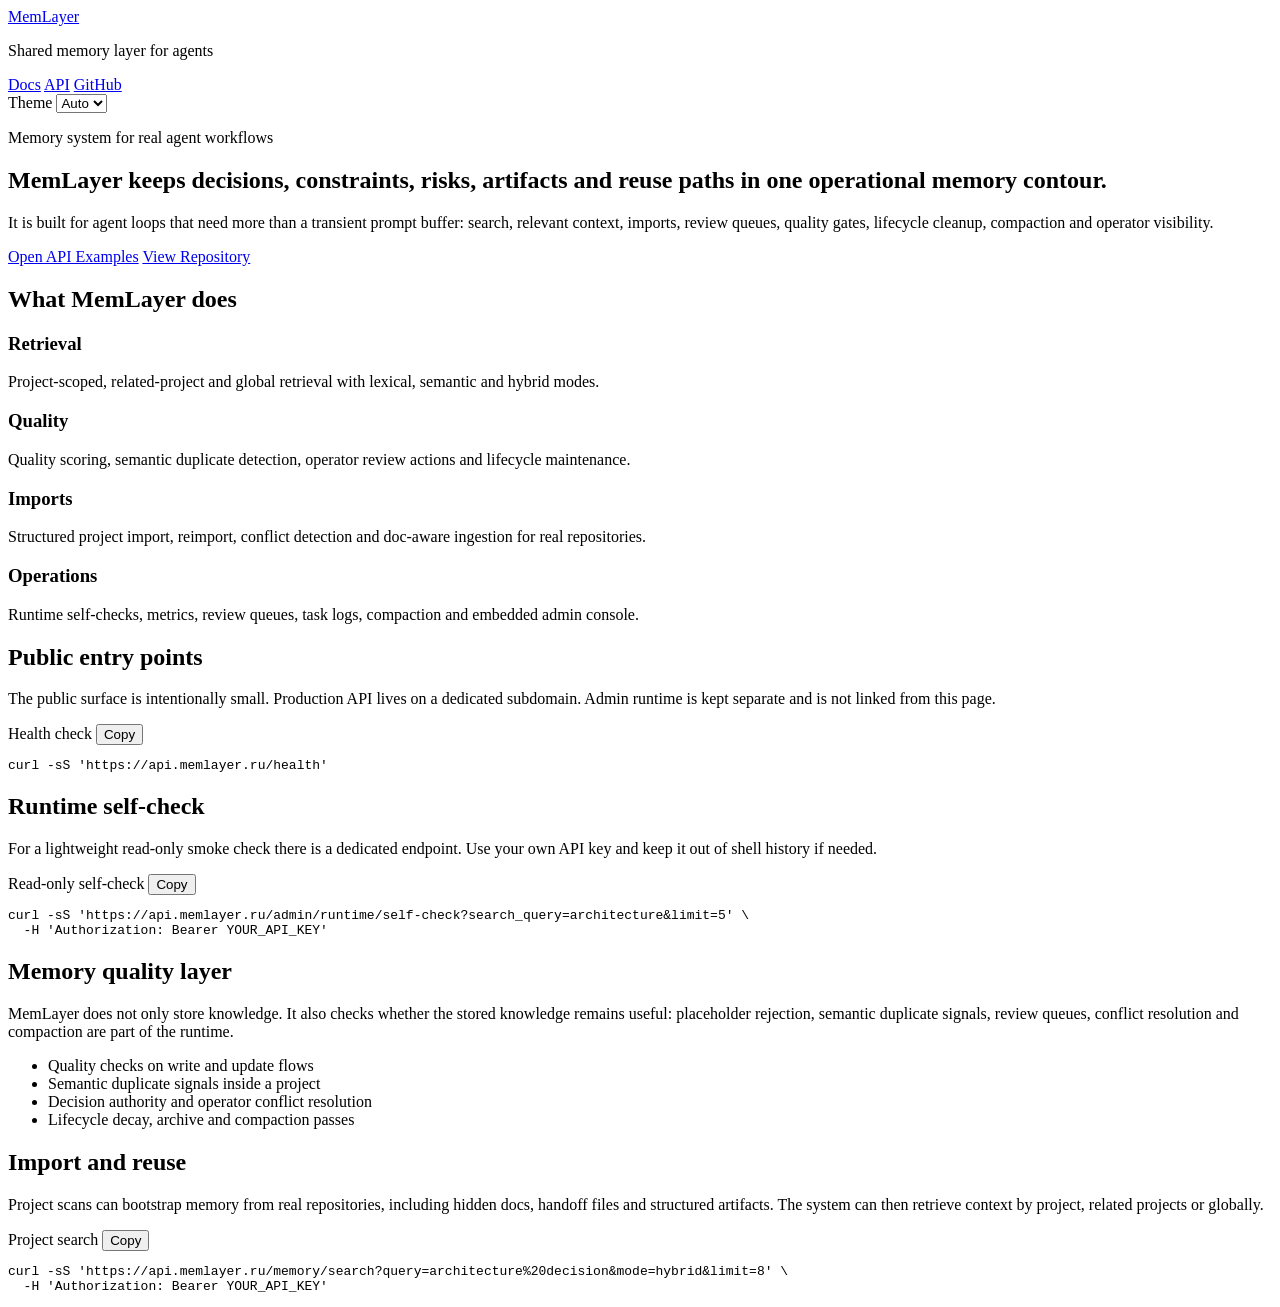
==== deploy/msk/site/index.html @ d1dbe510 "Add MemLayer public site" ====
<!DOCTYPE html>
<html lang="ru">
  <head>
    <meta charset="UTF-8" />
    <meta name="viewport" content="width=device-width, initial-scale=1.0" />
    <title>MemLayer</title>
    <meta
      name="description"
      content="MemLayer — shared memory layer for agents and operator workflows: retrieval, quality, imports, review queues, and runtime self-checks."
    />
    <link rel="stylesheet" href="/styles.css" />
    <script defer src="/site.js"></script>
  </head>
  <body data-theme="auto">
    <header class="site-header">
      <div class="brand-block">
        <a class="brand" href="https://memlayer.ru/">MemLayer</a>
        <p class="brand-subtitle">Shared memory layer for agents</p>
      </div>
      <nav class="top-nav">
        <a href="#docs">Docs</a>
        <a href="https://memlayer.ru/api">API</a>
        <a href="https://github.com/justadm/memory-bank" target="_blank" rel="noreferrer">GitHub</a>
      </nav>
      <label class="theme-control" for="theme-toggle">
        <span>Theme</span>
        <select id="theme-toggle" aria-label="Theme mode">
          <option value="auto">Auto</option>
          <option value="light">Light</option>
          <option value="dark">Dark</option>
        </select>
      </label>
    </header>

    <main class="page">
      <section class="hero">
        <p class="eyebrow">Memory system for real agent workflows</p>
        <h1>MemLayer keeps decisions, constraints, risks, artifacts and reuse paths in one operational memory contour.</h1>
        <p class="hero-copy">
          It is built for agent loops that need more than a transient prompt buffer: search, relevant context,
          imports, review queues, quality gates, lifecycle cleanup, compaction and operator visibility.
        </p>
        <div class="hero-actions">
          <a class="button primary" href="https://memlayer.ru/api">Open API Examples</a>
          <a class="button secondary" href="https://github.com/justadm/memory-bank" target="_blank" rel="noreferrer">View Repository</a>
        </div>
      </section>

      <section id="docs" class="content-section">
        <h2>What MemLayer does</h2>
        <div class="card-grid">
          <article class="card">
            <h3>Retrieval</h3>
            <p>Project-scoped, related-project and global retrieval with lexical, semantic and hybrid modes.</p>
          </article>
          <article class="card">
            <h3>Quality</h3>
            <p>Quality scoring, semantic duplicate detection, operator review actions and lifecycle maintenance.</p>
          </article>
          <article class="card">
            <h3>Imports</h3>
            <p>Structured project import, reimport, conflict detection and doc-aware ingestion for real repositories.</p>
          </article>
          <article class="card">
            <h3>Operations</h3>
            <p>Runtime self-checks, metrics, review queues, task logs, compaction and embedded admin console.</p>
          </article>
        </div>
      </section>

      <section class="content-section">
        <h2>Public entry points</h2>
        <p>
          The public surface is intentionally small. Production API lives on a dedicated subdomain. Admin runtime is
          kept separate and is not linked from this page.
        </p>
        <div class="code-shell">
          <div class="code-shell-header">
            <span>Health check</span>
            <button class="copy-button" type="button" data-copy-target="health-check">Copy</button>
          </div>
          <pre><code id="health-check">curl -sS 'https://api.memlayer.ru/health'</code></pre>
        </div>
      </section>

      <section class="content-section">
        <h2>Runtime self-check</h2>
        <p>
          For a lightweight read-only smoke check there is a dedicated endpoint. Use your own API key and keep it out
          of shell history if needed.
        </p>
        <div class="code-shell">
          <div class="code-shell-header">
            <span>Read-only self-check</span>
            <button class="copy-button" type="button" data-copy-target="runtime-check">Copy</button>
          </div>
          <pre><code id="runtime-check">curl -sS 'https://api.memlayer.ru/admin/runtime/self-check?search_query=architecture&amp;limit=5' \
  -H 'Authorization: Bearer YOUR_API_KEY'</code></pre>
        </div>
      </section>

      <section class="content-section">
        <h2>Memory quality layer</h2>
        <p>
          MemLayer does not only store knowledge. It also checks whether the stored knowledge remains useful:
          placeholder rejection, semantic duplicate signals, review queues, conflict resolution and compaction are part
          of the runtime.
        </p>
        <ul class="feature-list">
          <li>Quality checks on write and update flows</li>
          <li>Semantic duplicate signals inside a project</li>
          <li>Decision authority and operator conflict resolution</li>
          <li>Lifecycle decay, archive and compaction passes</li>
        </ul>
      </section>

      <section class="content-section">
        <h2>Import and reuse</h2>
        <p>
          Project scans can bootstrap memory from real repositories, including hidden docs, handoff files and structured
          artifacts. The system can then retrieve context by project, related projects or globally.
        </p>
        <div class="code-shell">
          <div class="code-shell-header">
            <span>Project search</span>
            <button class="copy-button" type="button" data-copy-target="search-example">Copy</button>
          </div>
          <pre><code id="search-example">curl -sS 'https://api.memlayer.ru/memory/search?query=architecture%20decision&amp;mode=hybrid&amp;limit=8' \
  -H 'Authorization: Bearer YOUR_API_KEY'</code></pre>
        </div>
      </section>
    </main>
  </body>
  </html>
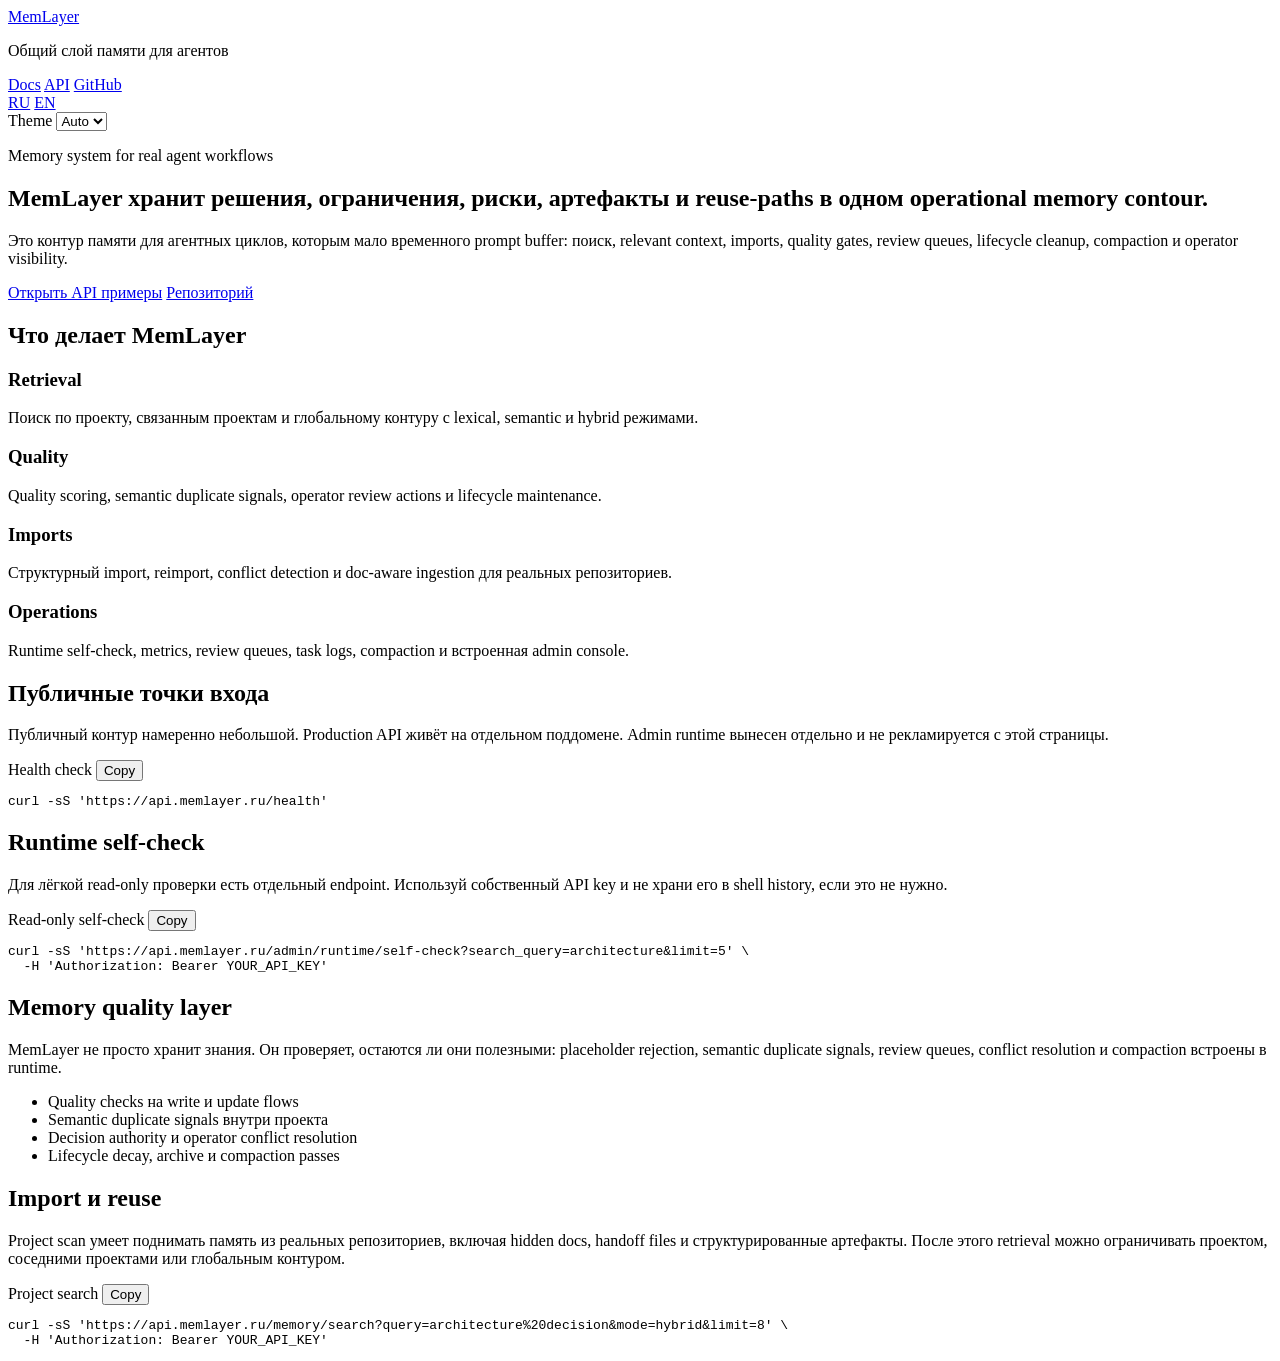
==== commit b9094caf: "Share admin favicon with public site" ====
--- a/deploy/msk/site/index.html
+++ b/deploy/msk/site/index.html
@@ -6,8 +6,9 @@
     <title>MemLayer</title>
     <meta
       name="description"
-      content="MemLayer — shared memory layer for agents and operator workflows: retrieval, quality, imports, review queues, and runtime self-checks."
+      content="MemLayer — общий слой памяти для агентных сценариев: retrieval, quality, imports, review queues и runtime self-check."
     />
+    <link rel="icon" href="/favicon.svg" type="image/svg+xml" />
     <link rel="stylesheet" href="/styles.css" />
     <script defer src="/site.js"></script>
   </head>
@@ -15,64 +16,70 @@
     <header class="site-header">
       <div class="brand-block">
         <a class="brand" href="https://memlayer.ru/">MemLayer</a>
-        <p class="brand-subtitle">Shared memory layer for agents</p>
+        <p class="brand-subtitle">Общий слой памяти для агентов</p>
       </div>
-      <nav class="top-nav">
-        <a href="#docs">Docs</a>
-        <a href="https://memlayer.ru/api">API</a>
-        <a href="https://github.com/justadm/memory-bank" target="_blank" rel="noreferrer">GitHub</a>
-      </nav>
-      <label class="theme-control" for="theme-toggle">
-        <span>Theme</span>
-        <select id="theme-toggle" aria-label="Theme mode">
-          <option value="auto">Auto</option>
-          <option value="light">Light</option>
-          <option value="dark">Dark</option>
-        </select>
-      </label>
+      <div class="header-controls">
+        <nav class="top-nav">
+          <a href="#docs">Docs</a>
+          <a href="https://memlayer.ru/api/">API</a>
+          <a href="https://github.com/justadm/memory-bank" target="_blank" rel="noreferrer">GitHub</a>
+        </nav>
+        <div class="lang-switch" aria-label="Language switch">
+          <a class="active" href="https://memlayer.ru/">RU</a>
+          <a href="https://memlayer.ru/en/">EN</a>
+        </div>
+        <label class="theme-control" for="theme-toggle">
+          <span>Theme</span>
+          <select id="theme-toggle" aria-label="Theme mode">
+            <option value="auto">Auto</option>
+            <option value="light">Light</option>
+            <option value="dark">Dark</option>
+          </select>
+        </label>
+      </div>
     </header>
 
     <main class="page">
       <section class="hero">
         <p class="eyebrow">Memory system for real agent workflows</p>
-        <h1>MemLayer keeps decisions, constraints, risks, artifacts and reuse paths in one operational memory contour.</h1>
+        <h1>MemLayer хранит решения, ограничения, риски, артефакты и reuse-paths в одном operational memory contour.</h1>
         <p class="hero-copy">
-          It is built for agent loops that need more than a transient prompt buffer: search, relevant context,
-          imports, review queues, quality gates, lifecycle cleanup, compaction and operator visibility.
+          Это контур памяти для агентных циклов, которым мало временного prompt buffer: поиск, relevant context,
+          imports, quality gates, review queues, lifecycle cleanup, compaction и operator visibility.
         </p>
         <div class="hero-actions">
-          <a class="button primary" href="https://memlayer.ru/api">Open API Examples</a>
-          <a class="button secondary" href="https://github.com/justadm/memory-bank" target="_blank" rel="noreferrer">View Repository</a>
+          <a class="button primary" href="https://memlayer.ru/api/">Открыть API примеры</a>
+          <a class="button secondary" href="https://github.com/justadm/memory-bank" target="_blank" rel="noreferrer">Репозиторий</a>
         </div>
       </section>
 
       <section id="docs" class="content-section">
-        <h2>What MemLayer does</h2>
+        <h2>Что делает MemLayer</h2>
         <div class="card-grid">
           <article class="card">
             <h3>Retrieval</h3>
-            <p>Project-scoped, related-project and global retrieval with lexical, semantic and hybrid modes.</p>
+            <p>Поиск по проекту, связанным проектам и глобальному контуру с lexical, semantic и hybrid режимами.</p>
           </article>
           <article class="card">
             <h3>Quality</h3>
-            <p>Quality scoring, semantic duplicate detection, operator review actions and lifecycle maintenance.</p>
+            <p>Quality scoring, semantic duplicate signals, operator review actions и lifecycle maintenance.</p>
           </article>
           <article class="card">
             <h3>Imports</h3>
-            <p>Structured project import, reimport, conflict detection and doc-aware ingestion for real repositories.</p>
+            <p>Структурный import, reimport, conflict detection и doc-aware ingestion для реальных репозиториев.</p>
           </article>
           <article class="card">
             <h3>Operations</h3>
-            <p>Runtime self-checks, metrics, review queues, task logs, compaction and embedded admin console.</p>
+            <p>Runtime self-check, metrics, review queues, task logs, compaction и встроенная admin console.</p>
           </article>
         </div>
       </section>
 
       <section class="content-section">
-        <h2>Public entry points</h2>
+        <h2>Публичные точки входа</h2>
         <p>
-          The public surface is intentionally small. Production API lives on a dedicated subdomain. Admin runtime is
-          kept separate and is not linked from this page.
+          Публичный контур намеренно небольшой. Production API живёт на отдельном поддомене. Admin runtime вынесен
+          отдельно и не рекламируется с этой страницы.
         </p>
         <div class="code-shell">
           <div class="code-shell-header">
@@ -86,8 +93,8 @@
       <section class="content-section">
         <h2>Runtime self-check</h2>
         <p>
-          For a lightweight read-only smoke check there is a dedicated endpoint. Use your own API key and keep it out
-          of shell history if needed.
+          Для лёгкой read-only проверки есть отдельный endpoint. Используй собственный API key и не храни его в
+          shell history, если это не нужно.
         </p>
         <div class="code-shell">
           <div class="code-shell-header">
@@ -102,23 +109,23 @@
       <section class="content-section">
         <h2>Memory quality layer</h2>
         <p>
-          MemLayer does not only store knowledge. It also checks whether the stored knowledge remains useful:
-          placeholder rejection, semantic duplicate signals, review queues, conflict resolution and compaction are part
-          of the runtime.
+          MemLayer не просто хранит знания. Он проверяет, остаются ли они полезными: placeholder rejection,
+          semantic duplicate signals, review queues, conflict resolution и compaction встроены в runtime.
         </p>
         <ul class="feature-list">
-          <li>Quality checks on write and update flows</li>
-          <li>Semantic duplicate signals inside a project</li>
-          <li>Decision authority and operator conflict resolution</li>
-          <li>Lifecycle decay, archive and compaction passes</li>
+          <li>Quality checks на write и update flows</li>
+          <li>Semantic duplicate signals внутри проекта</li>
+          <li>Decision authority и operator conflict resolution</li>
+          <li>Lifecycle decay, archive и compaction passes</li>
         </ul>
       </section>
 
       <section class="content-section">
-        <h2>Import and reuse</h2>
+        <h2>Import и reuse</h2>
         <p>
-          Project scans can bootstrap memory from real repositories, including hidden docs, handoff files and structured
-          artifacts. The system can then retrieve context by project, related projects or globally.
+          Project scan умеет поднимать память из реальных репозиториев, включая hidden docs, handoff files и
+          структурированные артефакты. После этого retrieval можно ограничивать проектом, соседними проектами или
+          глобальным контуром.
         </p>
         <div class="code-shell">
           <div class="code-shell-header">
@@ -131,4 +138,4 @@
       </section>
     </main>
   </body>
-  </html>
+</html>
